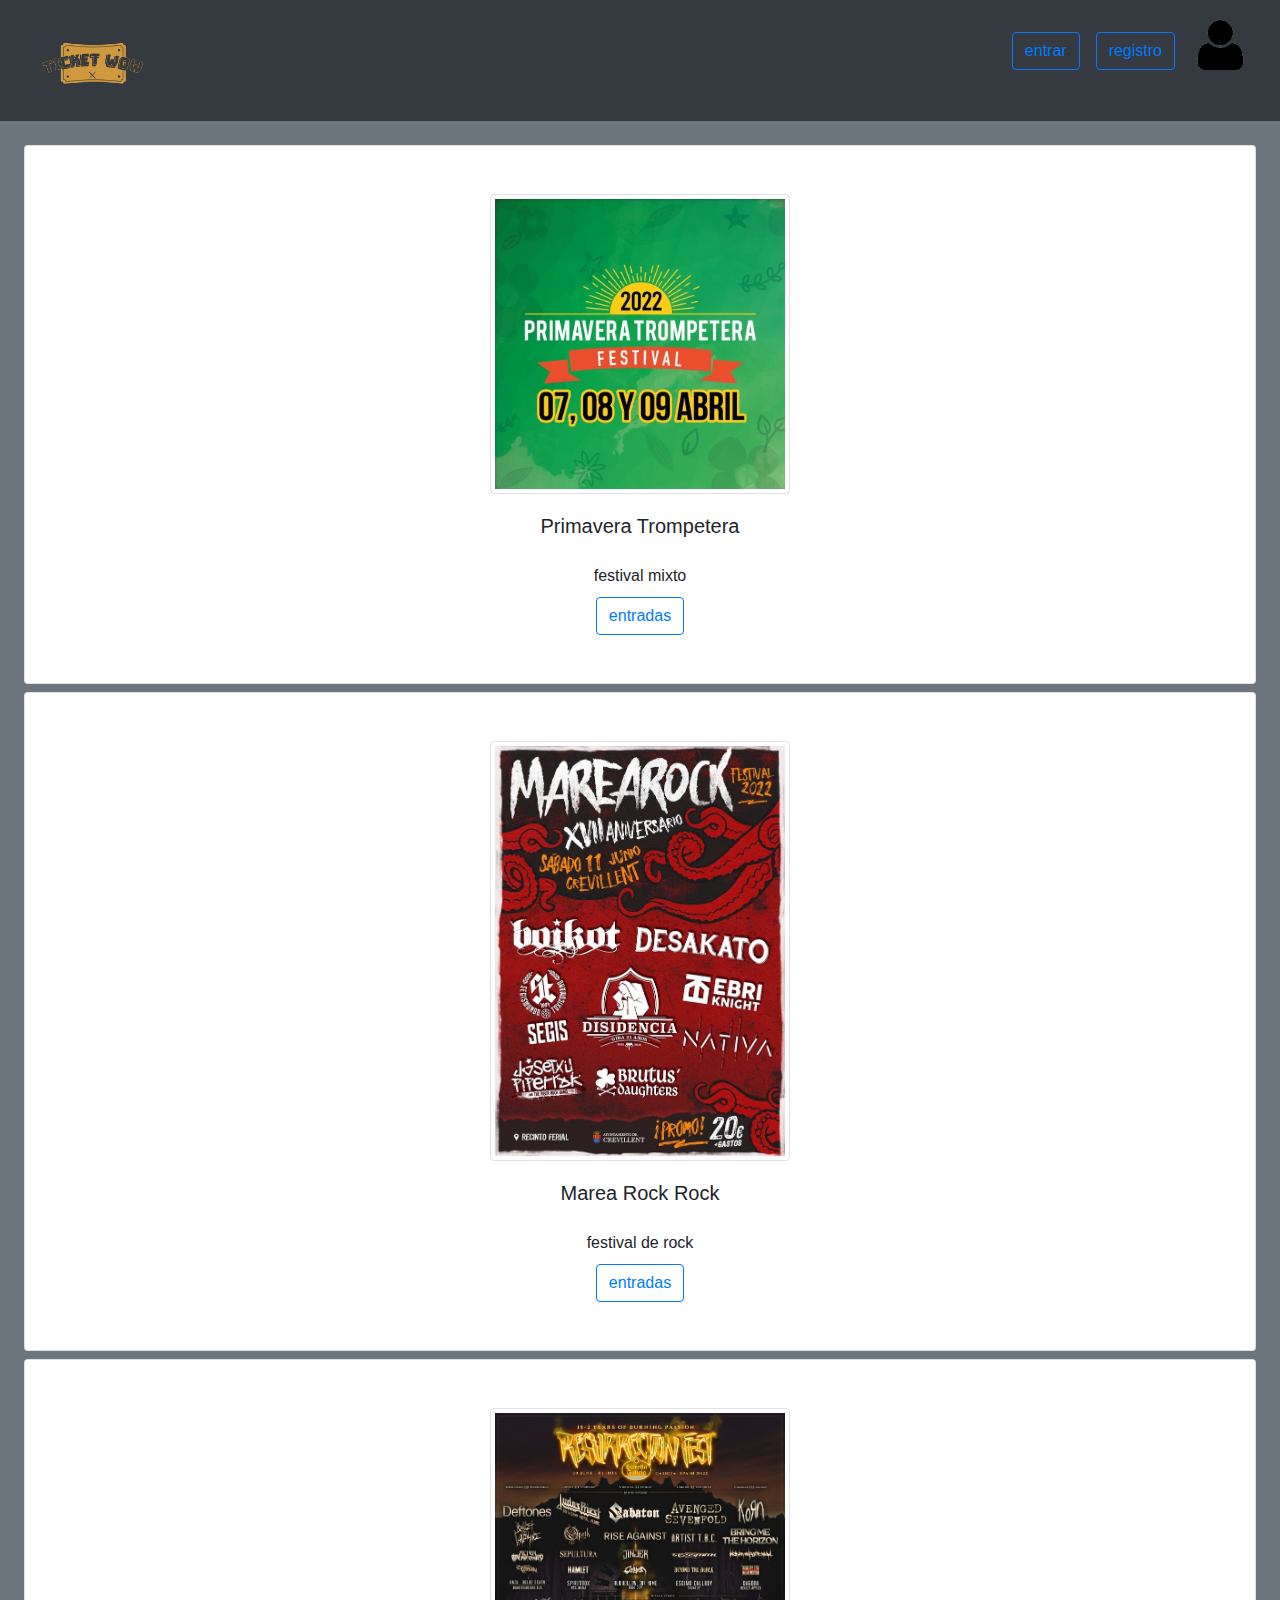
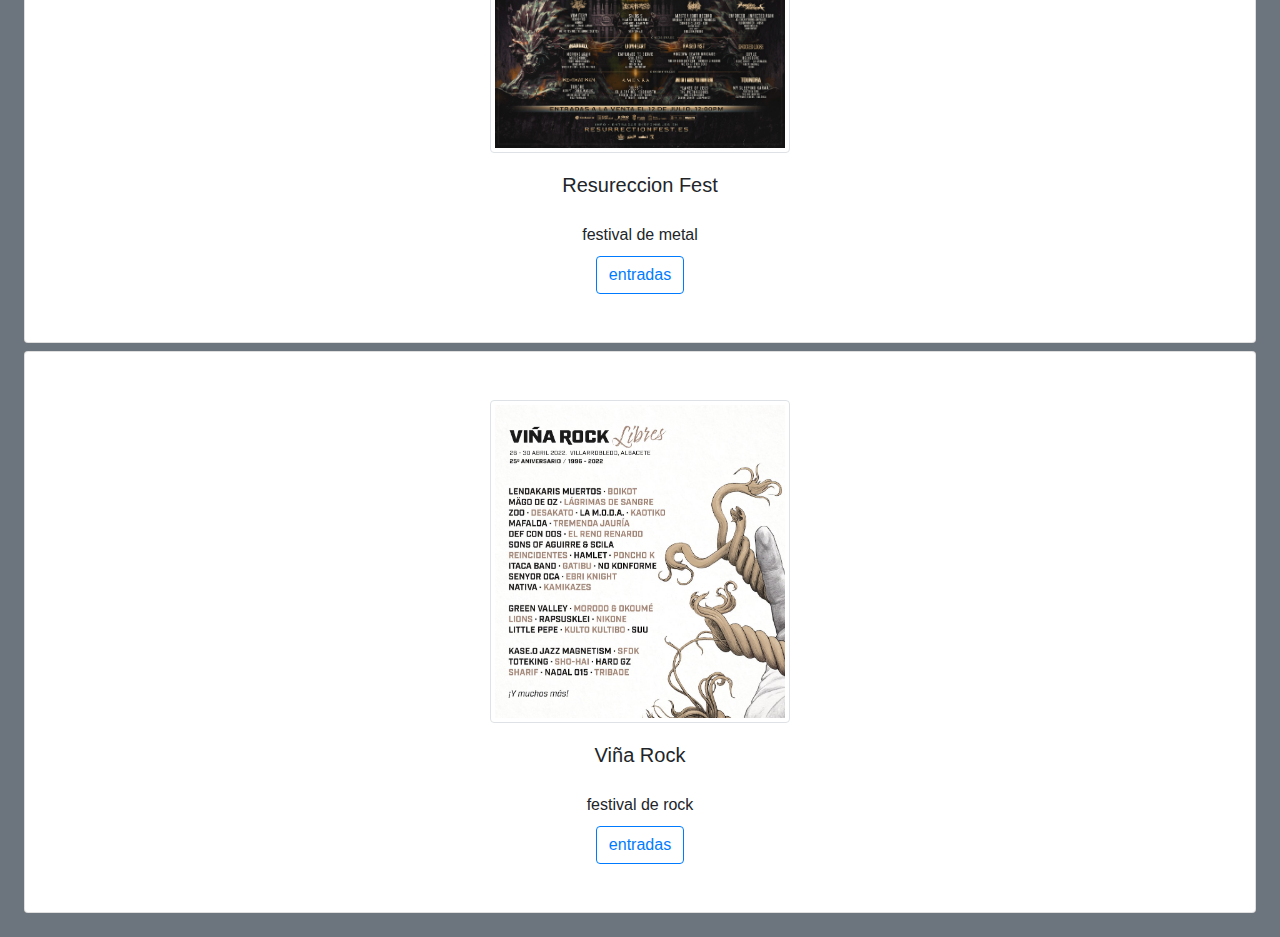
==== index copy.html @ e35da80f "pull" ====
<!doctype html>
<html lang="en">

<head>
  <title></title>
  <meta charset="utf-8">
  <meta name="viewport" content="width=device-width, initial-scale=1, shrink-to-fit=no">
 <link rel="stylesheet" href="/css/style.css">
  <link rel="stylesheet" href="/css/bootstrap.min.css">

<title>Tiket </title>
</head>

<body>
    <header class=" bg-dark text-white" >
        <div class="container-fluid">
          <img src="/otros/logo sin fondo.png" class="" width="150rem" alt="">
          <img src="/otros/pngwing.com-removebg-preview.png" class="float-right" width="90rem" alt=""> 
          <a class="btn btn-outline-primary" href="#" role="button" style="float:right; margin-top:2em; margin-left: 1em;">registro</a>
          <a class="btn btn-outline-primary" href="#" role="button" style="float:right; margin-top:2em">entrar</a>
        </div>
        

        </header>
  <main>
  
<div class="container-fluid bg-secondary p-3">
  <div class="padre">
    <div class=" hijo ">
      <div class="  card d-flex  align-items-center center-block m-2 p-5" >
        <img src="/otros/primavera-trompetera-festival-2022.jpg" class="img-thumbnail mt-0 "width="300em">
        <h5 class="card-body">Primavera Trompetera</h5>
        <h6 class="card-title">festival mixto</h6>
       
        <a class="btn btn-outline-primary" href="#" role="button">entradas</a>
      </div>
      
    </div>
 
    
   
  </div>
  <div class="padre">
    <div class=" hijo ">
      <div class="  card d-flex  align-items-center center-block m-2 p-5" >
        <img src="/otros/marea-rock-festival-2022.jpg" class="img-thumbnail mt-0 "width="300em">
        <h5 class="card-body">Marea Rock Rock</h5>
        <h6 class="card-title">festival de rock</h6>
       
        <a class="btn btn-outline-primary" href="#" role="button">entradas</a>
      </div>
      
    </div>
 
    
   
  </div>
  <div class="padre">
    <div class=" hijo ">
      <div class="  card d-flex  align-items-center center-block m-2 p-5" >
        <img src="/otros/resurrection-fest-2022-cartel.jpg" class="img-thumbnail mt-0 "width="300em">
        <h5 class="card-body">Resureccion Fest</h5>
        <h6 class="card-title">festival de metal</h6>
       
        <a class="btn btn-outline-primary" href="#" role="button">entradas</a>
      </div>
      
    </div>
 
    
   
  </div>
  <div class="padre">
    <div class=" hijo ">
      <div class="  card d-flex  align-items-center center-block m-2 p-5" >
        <img src="/otros/cartel-vina-rock-2022.jpg" class="img-thumbnail mt-0 "width="300em">
        <h5 class="card-body">Viña Rock</h5>
        <h6 class="card-title">festival de rock</h6>
       
        <a class="btn btn-outline-primary" href="#" role="button">entradas</a>
      </div>
      
    </div>
 
    
   
  </div>
  
  
</div>
  </main>
  <footer>
    <!-- place footer here -->
  </footer>
  <!-- Bootstrap JavaScript Libraries -->
  <script src="/js/bootstrap.min.js">
  </script>

  <script src="/js/jquery-3.3.1.slim.min.js"
    integrity="sha384-7VPbUDkoPSGFnVtYi0QogXtr74QeVeeIs99Qfg5YCF+TidwNdjvaKZX19NZ/e6oz" crossorigin="anonymous">
  </script>

  <script src="/js/popper.min.js"
    integrity="sha384-7VPbUDkoPSGFnVtYi0QogXtr74QeVeeIs99Qfg5YCF+TidwNdjvaKZX19NZ/e6oz" crossorigin="anonymous">
  </script>
</body>

</html>
---- css/style.css ----
/*
  ##Dispositivo = Escritorios
  ##Pantalla = 1281px para escritorios de mayor resolución
*/


@media (min-width:1281px ) {
  
  .padre{
   
    display: flex;
    flex-flow: row wrap;
    justify-content: center;
    align-items: center;

  }
  .hijo{
    display: flex;
  justify-content: center;

}


/*
  ##Dispositivo = Laptops, Desktops
  ##Pantalla = B/N 1025px a 1280px
*/

@media (min-width:1025px ) and (max-width: 1280px ) {
  .padre{
   
    display: flex;
    flex-flow: row wrap;
    justify-content: center;
    align-items: center;

  }
  .hijo{
    display: flex;
  justify-content: center;

  
}

/*
  ##Dispositivo = Tabletas, Ipads (retrato)
  ##Pantalla = B/N 768px a 1024px
*/

@media (min-width:768px ) and (max-width: 1024px ) {
  .padre{
   
    display: flex;
    flex-flow: row wrap;
    justify-content: center;
    align-items: center;

  }
  .hijo{
    display: flex;
  justify-content: center;

  
}

/*
  ##Dispositivo = Tabletas, Ipads (horizontal)
  ##Pantalla = B/N 768px a 1024px
*/

@media (min-width:768px ) and (max-width: 1024px ) and ( orientation: landscape) {
  .padre{
   
    display: flex;
    flex-flow: row wrap;
    justify-content: center;
    align-items: center;

  }
  .hijo{
    display: flex;
  justify-content: center;

  
}

/*
  ##Dispositivo = Tabletas de baja resolución, Móviles (Horizontal)
  ##Pantalla = B/N 481px a 767px
*/

@media (min-width: 481px ) and (max-width:767px ) {
  
  .padre{
   
    display: flex;
    flex-flow: row wrap;
    justify-content: center;
    align-items: center;

  }
  .hijo{
    display: flex;
  justify-content: center;

}

/*
  ##Dispositivo = La mayoría de los Smartphones Móviles (Retrato)
  ##Pantalla = B/N 320px a 479px
*/

@media (min-width: 320px ) and (max-width: 480px ) and ( orientation: landscape) {
  .padre{
   
    display: flex;
    flex-flow: row wrap;
    justify-content: center;
    align-items: center;

  }
  .hijo{
    display: flex;
  justify-content: center;

}
  
@media (min-width: 320px ) and (max-width: 480px ) {
  .padre{
   
    display: flex;
    flex-flow: row wrap;
    justify-content: center;
    align-items: center;

  }
  .hijo{
    display: flex;
  justify-content: center;

}
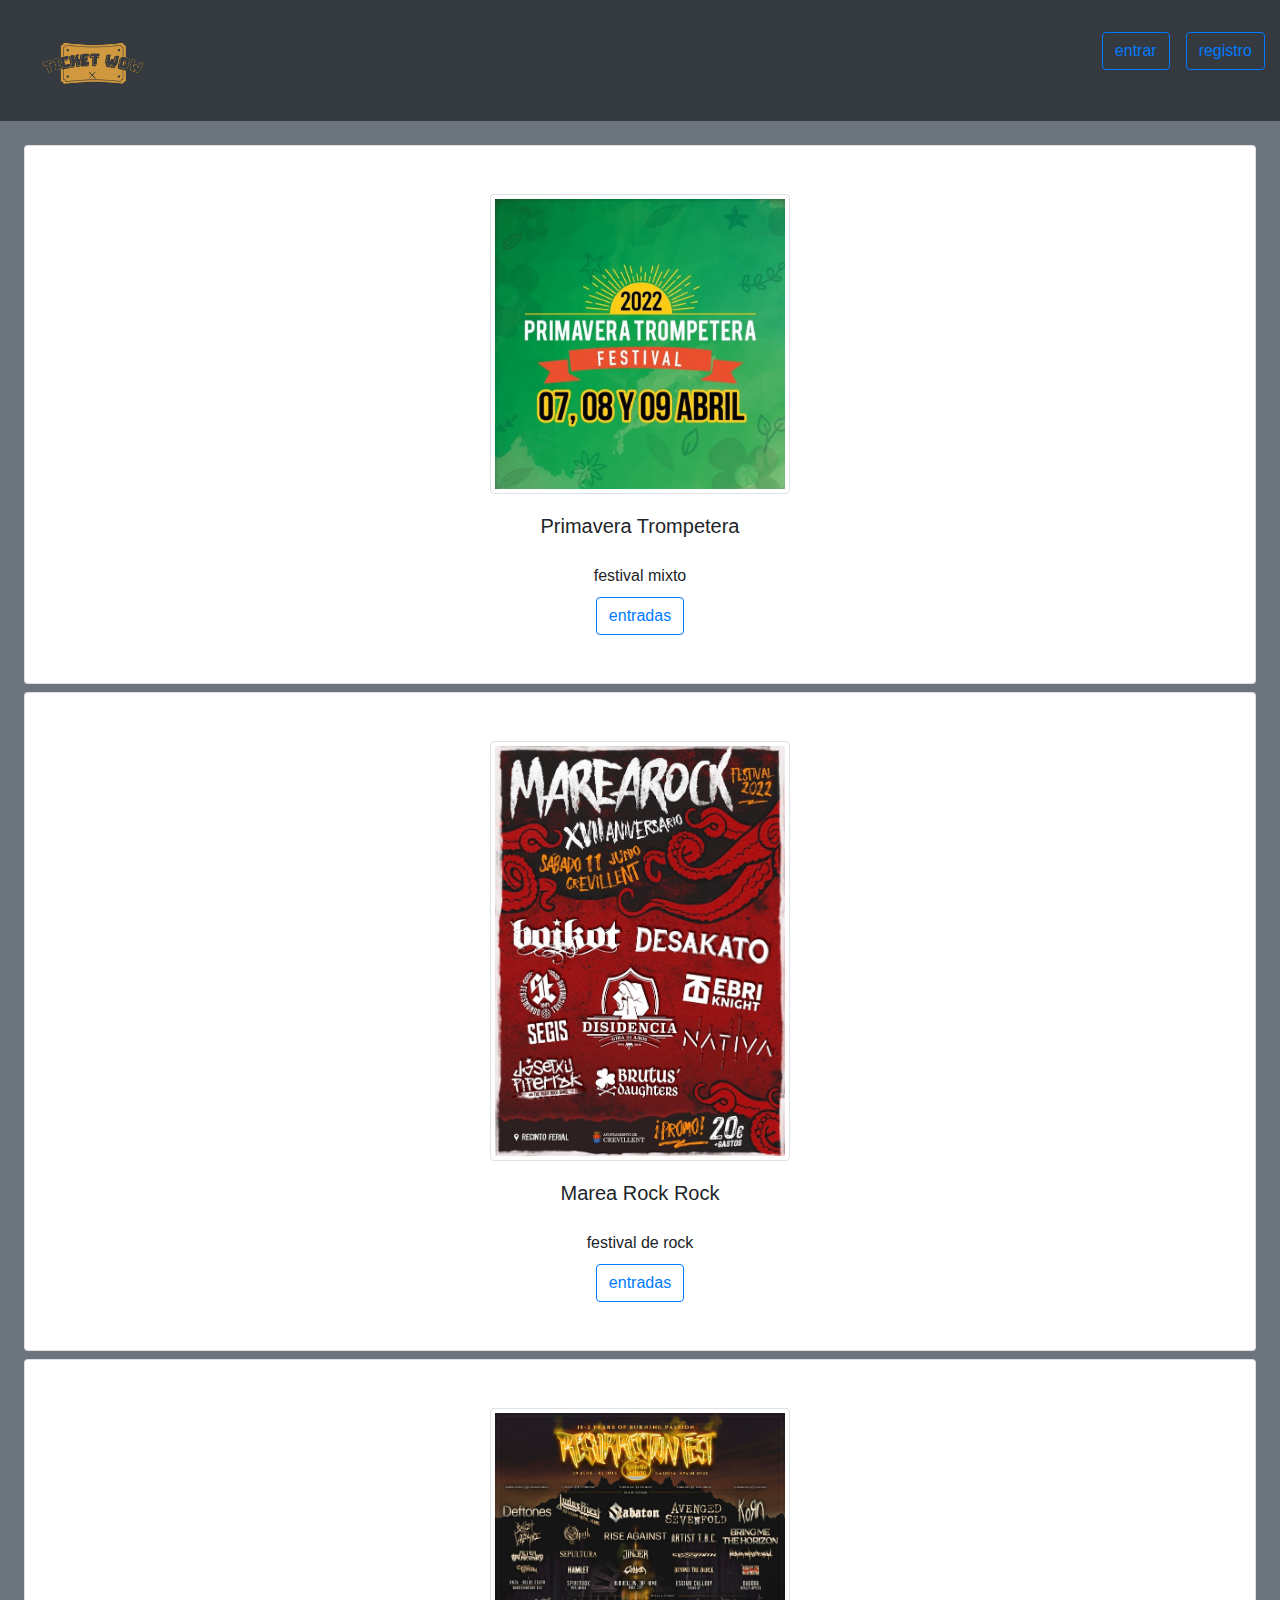
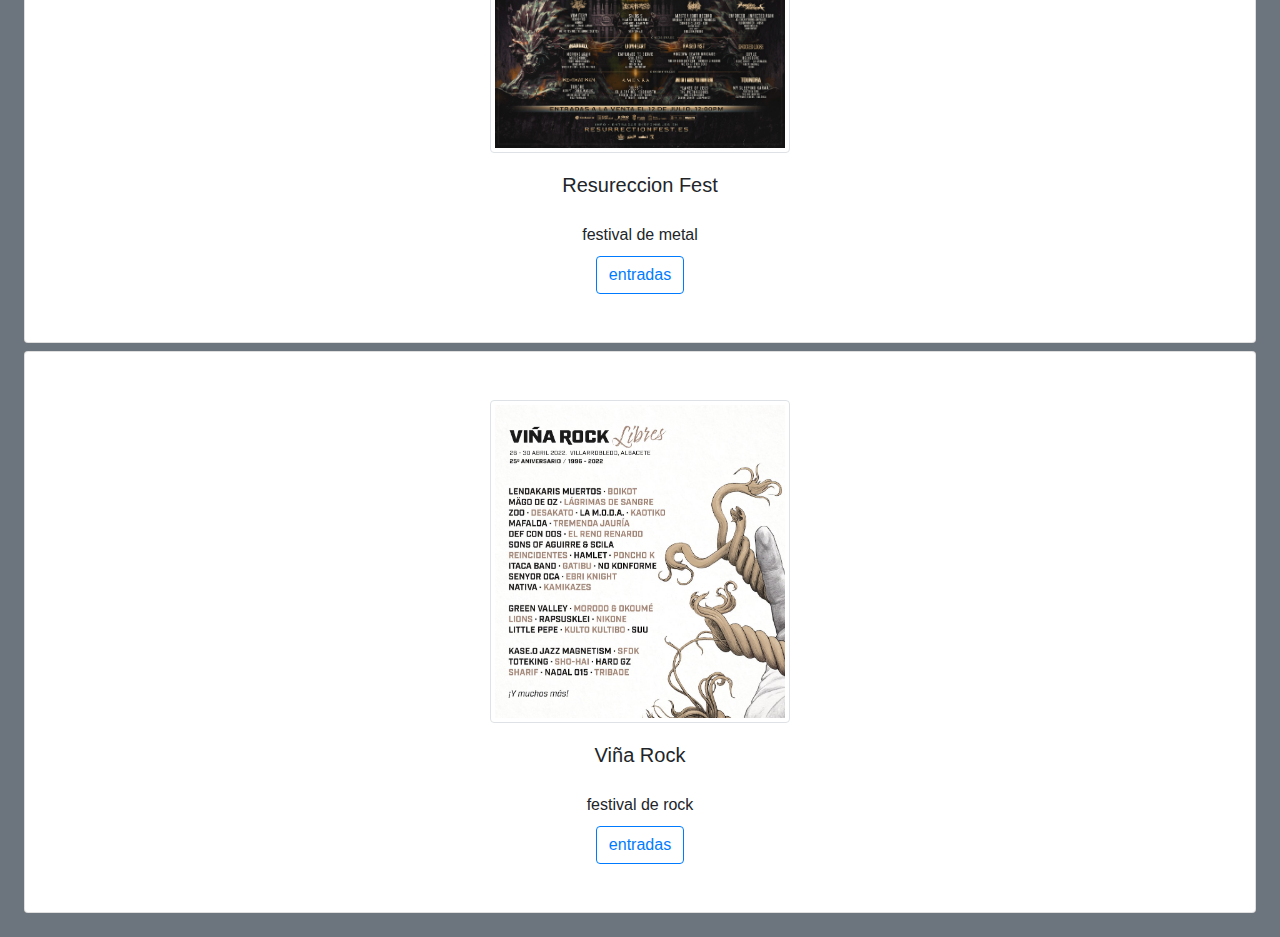
==== commit 5e5b63b5: "nice" ====
--- a/index copy.html
+++ b/index copy.html
@@ -15,7 +15,7 @@
     <header class=" bg-dark text-white" >
         <div class="container-fluid">
           <img src="/otros/logo sin fondo.png" class="" width="150rem" alt="">
-          <img src="/otros/pngwing.com-removebg-preview.png" class="float-right" width="90rem" alt=""> 
+          
           <a class="btn btn-outline-primary" href="#" role="button" style="float:right; margin-top:2em; margin-left: 1em;">registro</a>
           <a class="btn btn-outline-primary" href="#" role="button" style="float:right; margin-top:2em">entrar</a>
         </div>
